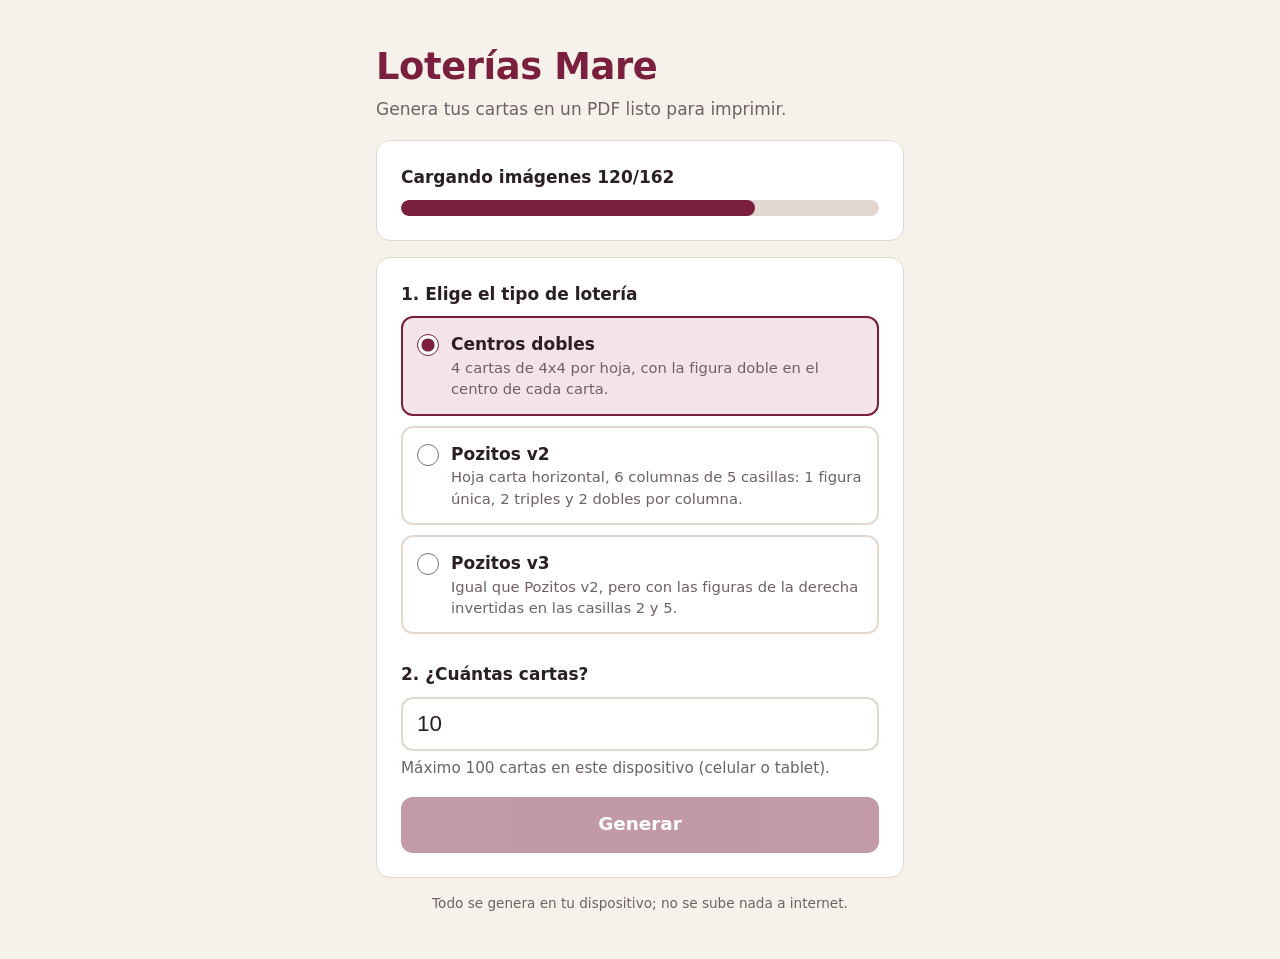
==== docs/index.html @ 6d14d621 "Pagina web estatica (docs/) que genera las cartas en el navegador - js/tipos.js: registro unico de t" ====
<!doctype html>
<html lang="es">
<head>
  <meta charset="utf-8">
  <meta name="viewport" content="width=device-width, initial-scale=1, viewport-fit=cover">
  <meta name="theme-color" content="#7a1f3d">
  <meta name="description" content="Genera cartas de lotería mexicana en un PDF listo para imprimir.">
  <title>Loterías Mare</title>
  <link rel="stylesheet" href="css/estilos.css">
</head>
<body>
  <main class="contenedor">
    <header class="encabezado">
      <h1>Loterías Mare</h1>
      <p class="subtitulo">Genera tus cartas en un PDF listo para imprimir.</p>
    </header>

    <!-- Carga inicial de imagenes -->
    <section id="carga" class="tarjeta" aria-live="polite">
      <p id="carga-texto">Cargando imágenes…</p>
      <div class="barra" role="progressbar" aria-label="Carga de imágenes" aria-valuemin="0" aria-valuemax="100">
        <div id="carga-relleno" class="barra-relleno"></div>
      </div>
      <button id="btn-reintentar" class="boton boton-secundario" type="button" hidden>Intentar de nuevo</button>
    </section>

    <form id="formulario" class="tarjeta" novalidate>
      <fieldset id="tipos" class="tipos">
        <legend>1. Elige el tipo de lotería</legend>
        <!-- Las opciones se crean desde js/tipos.js -->
      </fieldset>

      <div class="campo">
        <label for="cantidad">2. ¿Cuántas cartas?</label>
        <input id="cantidad" name="cantidad" type="text" inputmode="numeric" pattern="[0-9]*"
               autocomplete="off" value="10" aria-describedby="limite">
        <p id="limite" class="ayuda">Máximo 300 cartas.</p>
        <p id="error-cantidad" class="error-campo" role="alert" hidden></p>
      </div>

      <button id="btn-generar" class="boton boton-principal" type="submit" disabled>Generar</button>
    </form>

    <!-- Progreso del trabajo -->
    <section id="trabajo" class="tarjeta" hidden aria-live="polite">
      <p id="trabajo-texto">Preparando…</p>
      <div class="barra" role="progressbar" aria-label="Progreso" aria-valuemin="0" aria-valuemax="100">
        <div id="trabajo-relleno" class="barra-relleno"></div>
      </div>
      <button id="btn-cancelar" class="boton boton-secundario" type="button">Cancelar</button>
    </section>

    <!-- Resultado -->
    <section id="resultado" class="tarjeta resultado" hidden aria-live="polite">
      <p id="resultado-texto"></p>
      <a id="btn-descargar" class="boton boton-principal" href="#" download>Descargar de nuevo</a>
    </section>

    <!-- Mensajes de error -->
    <section id="aviso" class="tarjeta aviso" role="alert" hidden>
      <p id="aviso-texto"></p>
    </section>

    <footer class="pie">
      <p>Todo se genera en tu dispositivo; no se sube nada a internet.</p>
    </footer>
  </main>

  <script src="js/tipos.js"></script>
  <script src="js/pdf.js"></script>
  <script src="js/motor.js"></script>
  <script src="js/app.js"></script>
</body>
</html>
---- docs/css/estilos.css ----
/* Loterias Mare - estilos (primero celular, luego pantallas grandes) */

:root {
  --fondo: #f6f1ea;
  --tarjeta: #ffffff;
  --texto: #2a2024;
  --suave: #6d6166;
  --borde: #e2d8cf;
  --primario: #7a1f3d;
  --primario-oscuro: #5c1730;
  --primario-claro: #f4e3e9;
  --exito: #1f6b3a;
  --exito-claro: #e5f3ea;
  --error: #a3271c;
  --error-claro: #fbe9e7;
  --radio: 14px;
}

@media (prefers-color-scheme: dark) {
  :root {
    --fondo: #1b1618;
    --tarjeta: #261f22;
    --texto: #f3ecee;
    --suave: #b9adb2;
    --borde: #3d3236;
    --primario: #d0577f;
    --primario-oscuro: #e07397;
    --primario-claro: #3a2229;
    --exito: #6fcf93;
    --exito-claro: #1d3326;
    --error: #ff8a7f;
    --error-claro: #3b2220;
  }
}

* { box-sizing: border-box; }

html { -webkit-text-size-adjust: 100%; }

body {
  margin: 0;
  background: var(--fondo);
  color: var(--texto);
  font: 17px/1.45 system-ui, -apple-system, "Segoe UI", Roboto, "Helvetica Neue", Arial, sans-serif;
}

.contenedor {
  max-width: 560px;
  margin: 0 auto;
  padding: 20px 16px 32px;
}

.encabezado h1 {
  margin: 0;
  font-size: 1.9rem;
  color: var(--primario);
  letter-spacing: -0.01em;
}
.subtitulo { margin: 4px 0 18px; color: var(--suave); }

.tarjeta {
  background: var(--tarjeta);
  border: 1px solid var(--borde);
  border-radius: var(--radio);
  padding: 18px 16px;
  margin-bottom: 16px;
}

[hidden] { display: none !important; }

/* ----- Tipos de loteria (botones grandes) ----- */
.tipos { border: 0; margin: 0 0 18px; padding: 0; min-width: 0; }
.tipos legend, .campo label {
  display: block;
  font-weight: 700;
  margin-bottom: 10px;
  padding: 0;
}
.opcion {
  display: flex;
  gap: 12px;
  align-items: flex-start;
  border: 2px solid var(--borde);
  border-radius: 12px;
  padding: 14px;
  margin-bottom: 10px;
  cursor: pointer;
  min-height: 56px;
}
.opcion input {
  width: 22px; height: 22px;
  margin: 2px 0 0;
  accent-color: var(--primario);
  flex: none;
}
.opcion-nombre { display: block; font-weight: 700; }
.opcion-desc { display: block; color: var(--suave); font-size: 0.92rem; }
.opcion:has(input:checked) { border-color: var(--primario); background: var(--primario-claro); }
.opcion:has(input:focus-visible) { outline: 3px solid var(--primario); outline-offset: 2px; }

/* ----- Cantidad ----- */
.campo { margin-bottom: 18px; }
.campo input {
  width: 100%;
  font-size: 1.4rem;
  padding: 12px 14px;
  border: 2px solid var(--borde);
  border-radius: 12px;
  background: var(--tarjeta);
  color: var(--texto);
}
.campo input:focus { outline: none; border-color: var(--primario); }
.campo input[aria-invalid="true"] { border-color: var(--error); }
.ayuda { margin: 6px 0 0; color: var(--suave); font-size: 0.95rem; }
.error-campo { margin: 6px 0 0; color: var(--error); font-weight: 600; }

/* ----- Botones ----- */
.boton {
  display: block;
  width: 100%;
  min-height: 56px;
  padding: 14px 18px;
  border: 0;
  border-radius: 12px;
  font: inherit;
  font-size: 1.15rem;
  font-weight: 700;
  text-align: center;
  text-decoration: none;
  cursor: pointer;
  -webkit-tap-highlight-color: transparent;
}
.boton-principal { background: var(--primario); color: #fff; }
.boton-principal:hover { background: var(--primario-oscuro); }
.boton-principal:disabled { opacity: 0.45; cursor: not-allowed; }
.boton-secundario {
  background: transparent;
  color: var(--primario);
  border: 2px solid var(--primario);
  margin-top: 14px;
}
.boton:focus-visible { outline: 3px solid var(--primario); outline-offset: 3px; }

/* ----- Barras de progreso ----- */
.barra {
  height: 16px;
  border-radius: 999px;
  background: var(--borde);
  overflow: hidden;
}
.barra-relleno {
  height: 100%;
  width: 0;
  background: var(--primario);
  border-radius: 999px;
  transition: width 0.2s ease;
}

#carga-texto, #trabajo-texto { margin: 0 0 10px; font-weight: 600; }

/* ----- Resultado y avisos ----- */
.resultado { background: var(--exito-claro); border-color: var(--exito); }
.resultado p { margin: 0 0 14px; font-weight: 600; }
.aviso { background: var(--error-claro); border-color: var(--error); }
.aviso p { margin: 0; color: var(--error); font-weight: 600; }

.pie { text-align: center; color: var(--suave); font-size: 0.85rem; }

@media (min-width: 700px) {
  .contenedor { padding-top: 40px; }
  .encabezado h1 { font-size: 2.3rem; }
  .tarjeta { padding: 24px; }
}
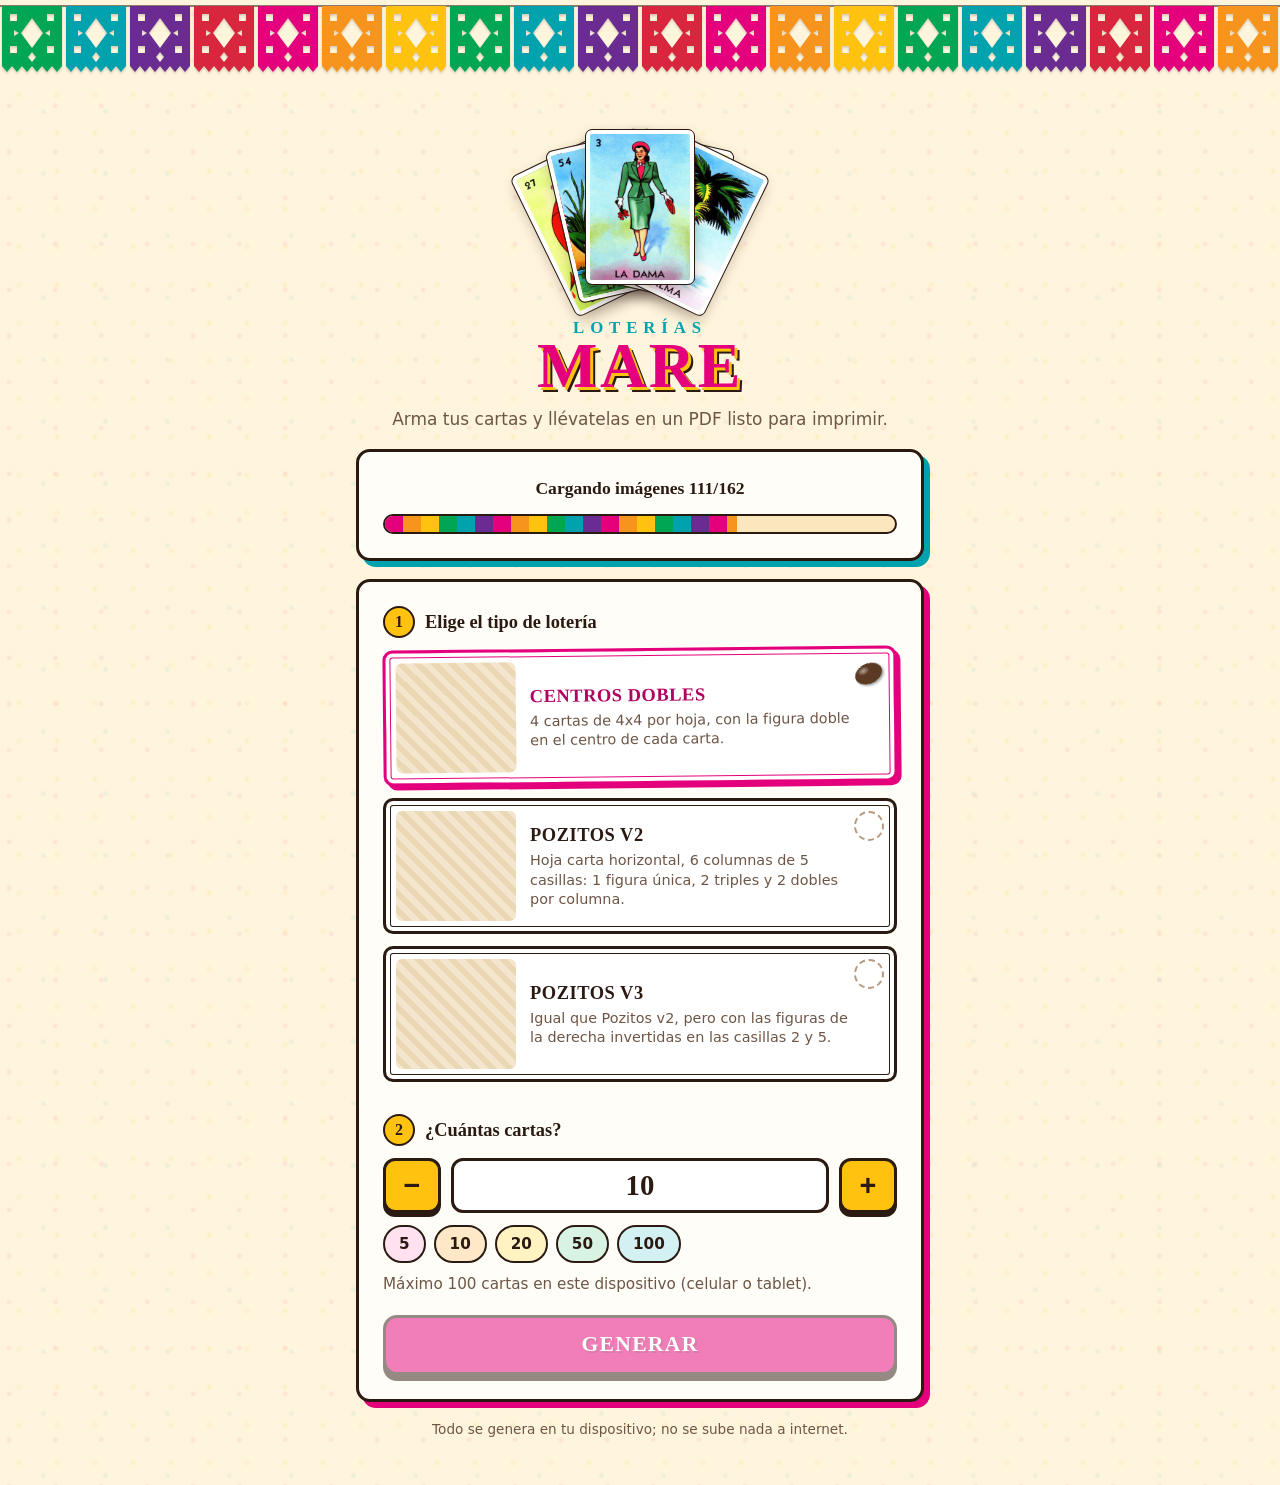
==== commit e4376e87: "Interfaz con tematica de loteria mexicana Papel picado, abanico de cartas con figuras reales, tipos " ====
--- a/docs/index.html
+++ b/docs/index.html
@@ -3,20 +3,36 @@
 <head>
   <meta charset="utf-8">
   <meta name="viewport" content="width=device-width, initial-scale=1, viewport-fit=cover">
-  <meta name="theme-color" content="#7a1f3d">
+  <meta name="theme-color" content="#e4007c">
   <meta name="description" content="Genera cartas de lotería mexicana en un PDF listo para imprimir.">
   <title>Loterías Mare</title>
   <link rel="stylesheet" href="css/estilos.css">
 </head>
 <body>
+  <!-- Figura del papel picado (se repite con distintos colores) -->
+  <svg width="0" height="0" class="oculto" aria-hidden="true" focusable="false">
+    <symbol id="bandera" viewBox="0 0 60 72">
+      <path fill-rule="evenodd" d="M0 0H60V60L55 66 50 60 45 66 40 60 35 66 30 60 25 66 20 60 15 66 10 60 5 66 0 60Z
+        M30 12L41 27 30 42 19 27Z
+        M8 8h7v7H8Z M45 8h7v7h-7Z M8 40h7v7H8Z M45 40h7v7h-7Z
+        M30 46l4 5-4 5-4-5Z M17 27l-5 3V24Z M43 27l5-3v6Z"/>
+    </symbol>
+  </svg>
+
+  <div id="papel-picado" class="papel-picado" aria-hidden="true"></div>
+
   <main class="contenedor">
-    <header class="encabezado">
-      <h1>Loterías Mare</h1>
-      <p class="subtitulo">Genera tus cartas en un PDF listo para imprimir.</p>
+    <header class="cabecera">
+      <div id="abanico" class="abanico" aria-hidden="true"></div>
+      <h1 class="titulo">
+        <span class="titulo-chico">Loterías</span>
+        <span class="titulo-grande">Mare</span>
+      </h1>
+      <p class="subtitulo">Arma tus cartas y llévatelas en un PDF listo para imprimir.</p>
     </header>
 
     <!-- Carga inicial de imagenes -->
-    <section id="carga" class="tarjeta" aria-live="polite">
+    <section id="carga" class="tarjeta carga" aria-live="polite">
       <p id="carga-texto">Cargando imágenes…</p>
       <div class="barra" role="progressbar" aria-label="Carga de imágenes" aria-valuemin="0" aria-valuemax="100">
         <div id="carga-relleno" class="barra-relleno"></div>
@@ -26,14 +42,19 @@
 
     <form id="formulario" class="tarjeta" novalidate>
       <fieldset id="tipos" class="tipos">
-        <legend>1. Elige el tipo de lotería</legend>
+        <legend class="paso"><span class="paso-numero">1</span> Elige el tipo de lotería</legend>
         <!-- Las opciones se crean desde js/tipos.js -->
       </fieldset>
 
       <div class="campo">
-        <label for="cantidad">2. ¿Cuántas cartas?</label>
-        <input id="cantidad" name="cantidad" type="text" inputmode="numeric" pattern="[0-9]*"
-               autocomplete="off" value="10" aria-describedby="limite">
+        <label for="cantidad" class="paso"><span class="paso-numero">2</span> ¿Cuántas cartas?</label>
+        <div class="cantidad-fila">
+          <button type="button" class="ajuste" data-paso="-1" aria-label="Una carta menos">−</button>
+          <input id="cantidad" name="cantidad" type="text" inputmode="numeric" pattern="[0-9]*"
+                 autocomplete="off" value="10" aria-describedby="limite">
+          <button type="button" class="ajuste" data-paso="1" aria-label="Una carta más">+</button>
+        </div>
+        <div id="atajos" class="atajos" aria-label="Cantidades rápidas"></div>
         <p id="limite" class="ayuda">Máximo 300 cartas.</p>
         <p id="error-cantidad" class="error-campo" role="alert" hidden></p>
       </div>
@@ -41,8 +62,11 @@
       <button id="btn-generar" class="boton boton-principal" type="submit" disabled>Generar</button>
     </form>
 
-    <!-- Progreso del trabajo -->
-    <section id="trabajo" class="tarjeta" hidden aria-live="polite">
+    <!-- Progreso del trabajo: "el cantor" va sacando cartas -->
+    <section id="trabajo" class="tarjeta trabajo" hidden aria-live="polite">
+      <div class="cantor" aria-hidden="true">
+        <img id="cantor-carta" class="cantor-carta" alt="" width="140" height="200">
+      </div>
       <p id="trabajo-texto">Preparando…</p>
       <div class="barra" role="progressbar" aria-label="Progreso" aria-valuemin="0" aria-valuemax="100">
         <div id="trabajo-relleno" class="barra-relleno"></div>
@@ -52,6 +76,7 @@
 
     <!-- Resultado -->
     <section id="resultado" class="tarjeta resultado" hidden aria-live="polite">
+      <p class="grito" aria-hidden="true">¡Lotería!</p>
       <p id="resultado-texto"></p>
       <a id="btn-descargar" class="boton boton-principal" href="#" download>Descargar de nuevo</a>
     </section>
--- a/docs/css/estilos.css
+++ b/docs/css/estilos.css
@@ -1,173 +1,462 @@
-/* Loterias Mare - estilos (primero celular, luego pantallas grandes) */
+/* ===============================================================
+   Loterias Mare - estilos con tematica de loteria mexicana
+   (primero celular, luego pantallas grandes; sin fuentes externas)
+   =============================================================== */
 
 :root {
-  --fondo: #f6f1ea;
-  --tarjeta: #ffffff;
-  --texto: #2a2024;
-  --suave: #6d6166;
-  --borde: #e2d8cf;
-  --primario: #7a1f3d;
-  --primario-oscuro: #5c1730;
-  --primario-claro: #f4e3e9;
-  --exito: #1f6b3a;
-  --exito-claro: #e5f3ea;
-  --error: #a3271c;
-  --error-claro: #fbe9e7;
+  /* Colores de feria */
+  --rosa: #e4007c;          /* rosa mexicano */
+  --rosa-oscuro: #b00060;
+  --naranja: #f7941d;
+  --amarillo: #ffc20e;
+  --verde: #00a651;
+  --turquesa: #00a3ad;
+  --morado: #6b2c91;
+  --rojo: #d7263d;
+
+  --papel: #fff4dc;         /* fondo de cartoncillo */
+  --papel-2: #fbe6bd;
+  --tarjeta: #fffdf7;
+  --tinta: #2b1a12;         /* negro cafe, como la tinta de las cartas */
+  --suave: #6e5646;
+  --borde: #2b1a12;
+  --exito-claro: #e3f6ea;
+  --error: #b3261e;
+  --error-claro: #fde8e6;
+
+  --letra-carta: "Rockwell", "Roboto Slab", "Clarendon", "Bookman Old Style", "Georgia", serif;
+  --letra: system-ui, -apple-system, "Segoe UI", Roboto, "Helvetica Neue", Arial, sans-serif;
   --radio: 14px;
 }
 
 @media (prefers-color-scheme: dark) {
   :root {
-    --fondo: #1b1618;
-    --tarjeta: #261f22;
-    --texto: #f3ecee;
-    --suave: #b9adb2;
-    --borde: #3d3236;
-    --primario: #d0577f;
-    --primario-oscuro: #e07397;
-    --primario-claro: #3a2229;
-    --exito: #6fcf93;
-    --exito-claro: #1d3326;
-    --error: #ff8a7f;
-    --error-claro: #3b2220;
+    --papel: #24141d;
+    --papel-2: #2e1a26;
+    --tarjeta: #33212b;
+    --tinta: #fff1df;
+    --suave: #d8bfae;
+    --borde: #120a0e;
+    --exito-claro: #1f3a2a;
+    --error: #ff9c90;
+    --error-claro: #44221f;
   }
 }
 
 * { box-sizing: border-box; }
-
 html { -webkit-text-size-adjust: 100%; }
+[hidden] { display: none !important; }
+.oculto { position: absolute; width: 0; height: 0; overflow: hidden; }
 
 body {
   margin: 0;
-  background: var(--fondo);
-  color: var(--texto);
-  font: 17px/1.45 system-ui, -apple-system, "Segoe UI", Roboto, "Helvetica Neue", Arial, sans-serif;
-}
-
+  color: var(--tinta);
+  font: 17px/1.45 var(--letra);
+  background-color: var(--papel);
+  /* textura suave de papel con puntitos de colores */
+  background-image:
+    radial-gradient(circle at 20% 30%, rgba(228, 0, 124, 0.06) 0 2px, transparent 3px),
+    radial-gradient(circle at 70% 80%, rgba(0, 163, 173, 0.06) 0 2px, transparent 3px),
+    radial-gradient(circle at 50% 50%, rgba(255, 194, 14, 0.08) 0 2px, transparent 3px);
+  background-size: 46px 46px, 62px 62px, 38px 38px;
+  min-height: 100vh;
+}
+
+/* ----------------- Papel picado ----------------- */
+.papel-picado {
+  position: relative;
+  display: flex;
+  justify-content: center;
+  gap: 4px;
+  height: 78px;
+  overflow: hidden;
+  padding-top: 6px;
+}
+.papel-picado::before {          /* el cordon del que cuelgan */
+  content: "";
+  position: absolute;
+  left: 0; right: 0; top: 5px;
+  height: 2px;
+  background: var(--tinta);
+  opacity: 0.55;
+}
+.bandera {
+  flex: none;
+  width: 52px;
+  height: 64px;
+  transform-origin: 50% 0;
+  animation: mecer 4s ease-in-out infinite;
+  filter: drop-shadow(0 2px 1px rgba(0, 0, 0, 0.15));
+}
+.bandera:nth-child(even) { animation-delay: -2s; }
+.bandera:nth-child(3n) { animation-duration: 5s; }
+.bandera svg { width: 100%; height: 100%; display: block; }
+@keyframes mecer {
+  0%, 100% { transform: rotate(-3deg); }
+  50% { transform: rotate(3deg); }
+}
+
+/* ----------------- Estructura ----------------- */
 .contenedor {
-  max-width: 560px;
+  max-width: 600px;
   margin: 0 auto;
-  padding: 20px 16px 32px;
-}
-
-.encabezado h1 {
-  margin: 0;
-  font-size: 1.9rem;
-  color: var(--primario);
-  letter-spacing: -0.01em;
-}
-.subtitulo { margin: 4px 0 18px; color: var(--suave); }
-
+  padding: 4px 16px 32px;
+}
+
+/* ----------------- Cabecera ----------------- */
+.cabecera { text-align: center; margin-bottom: 18px; }
+
+.abanico {
+  position: relative;
+  height: 150px;
+  margin: 4px auto 0;
+  max-width: 340px;
+}
+.abanico img {
+  position: absolute;
+  left: 50%;
+  bottom: 0;
+  width: 84px;
+  height: 120px;
+  margin-left: -42px;
+  object-fit: cover;
+  border: 4px solid #fff;
+  outline: 1px solid var(--borde);
+  border-radius: 6px;
+  box-shadow: 0 6px 14px rgba(43, 26, 18, 0.28);
+  transform-origin: 50% 120%;
+  background: var(--papel-2);
+  transition: transform 0.3s ease;
+}
+.abanico img:nth-child(1) { transform: rotate(-26deg); }
+.abanico img:nth-child(2) { transform: rotate(-13deg); }
+.abanico img:nth-child(3) { transform: rotate(0deg) translateY(-6px); z-index: 2; }
+.abanico img:nth-child(4) { transform: rotate(13deg); }
+.abanico img:nth-child(5) { transform: rotate(26deg); }
+
+.titulo {
+  position: relative;
+  z-index: 3;
+  margin: 30px 0 0;
+  font-family: var(--letra-carta);
+  font-weight: 900;
+  line-height: 0.95;
+  text-transform: uppercase;
+}
+.titulo-chico {
+  display: block;
+  font-size: 1.05rem;
+  letter-spacing: 0.35em;
+  color: var(--turquesa);
+}
+.titulo-grande {
+  display: inline-block;
+  font-size: 3.2rem;
+  letter-spacing: 0.04em;
+  color: var(--rosa);
+  text-shadow: 3px 3px 0 var(--amarillo), 5px 5px 0 var(--tinta);
+}
+.subtitulo { margin: 10px 0 0; color: var(--suave); }
+
+/* ----------------- Tarjetas (secciones) ----------------- */
 .tarjeta {
+  position: relative;
   background: var(--tarjeta);
-  border: 1px solid var(--borde);
+  border: 3px solid var(--borde);
   border-radius: var(--radio);
   padding: 18px 16px;
-  margin-bottom: 16px;
-}
-
-[hidden] { display: none !important; }
-
-/* ----- Tipos de loteria (botones grandes) ----- */
-.tipos { border: 0; margin: 0 0 18px; padding: 0; min-width: 0; }
-.tipos legend, .campo label {
+  margin-bottom: 18px;
+  box-shadow: 6px 6px 0 var(--rosa);
+}
+
+/* Pasos 1 y 2 con numero en circulo, como la esquina de una carta */
+.paso {
+  display: flex;
+  align-items: center;
+  gap: 10px;
+  font-family: var(--letra-carta);
+  font-weight: 800;
+  font-size: 1.15rem;
+  margin-bottom: 12px;
+  padding: 0;
+}
+.paso-numero {
+  flex: none;
+  display: inline-grid;
+  place-items: center;
+  width: 32px; height: 32px;
+  border-radius: 50%;
+  background: var(--amarillo);
+  color: #2b1a12;
+  border: 2px solid var(--borde);
+  font-size: 1rem;
+}
+
+/* ----------------- Tipos: cada uno como carta de loteria ----------------- */
+.tipos { border: 0; margin: 0 0 20px; padding: 0; min-width: 0; }
+
+.opcion {
+  position: relative;
+  display: flex;
+  gap: 14px;
+  align-items: center;
+  background: #fff;
+  color: #2b1a12;
+  border: 3px solid #2b1a12;
+  border-radius: 10px;
+  padding: 10px 12px 10px 10px;
+  margin-bottom: 12px;
+  cursor: pointer;
+  box-shadow: inset 0 0 0 4px #fff, inset 0 0 0 5px #2b1a12;  /* doble marco de carta */
+  transition: transform 0.15s ease, box-shadow 0.15s ease;
+  -webkit-tap-highlight-color: transparent;
+}
+.opcion:hover { transform: translateY(-2px); }
+
+.opcion-vista {
+  flex: none;
+  width: 96px;
+  height: 96px;
+  display: grid;
+  place-items: center;
+  background: repeating-linear-gradient(45deg, #f3e6cc 0 6px, #ead8b4 6px 12px);
+  border-radius: 6px;
+  overflow: hidden;
+}
+.opcion-vista canvas {
+  max-width: 100%;
+  max-height: 100%;
   display: block;
+  border-radius: 3px;
+  box-shadow: 0 2px 6px rgba(0, 0, 0, 0.3);
+}
+
+.opcion-textos { flex: 1; min-width: 0; padding-right: 30px; }
+.opcion-nombre {
+  display: block;
+  font-family: var(--letra-carta);
+  font-weight: 900;
+  font-size: 1.15rem;
+  text-transform: uppercase;
+  letter-spacing: 0.03em;
+}
+.opcion-desc { display: block; color: #6e5646; font-size: 0.9rem; line-height: 1.35; margin-top: 2px; }
+
+/* El radio es la casilla donde se pone el frijolito */
+.opcion input {
+  -webkit-appearance: none;
+  appearance: none;
+  position: absolute;
+  top: 10px; right: 10px;
+  width: 30px; height: 30px;
+  margin: 0;
+  border-radius: 50%;
+  border: 2px dashed #b89a7e;
+  background: transparent;
+  cursor: pointer;
+}
+.opcion input:checked {
+  border: 0;
+  /* frijol: ovalo cafe con brillo */
+  background:
+    radial-gradient(ellipse 30% 20% at 38% 35%, rgba(255, 255, 255, 0.55), transparent 70%),
+    radial-gradient(ellipse 48% 34% at 50% 50%, #5a3a22 0 95%, transparent 100%);
+  transform: rotate(-25deg);
+  filter: drop-shadow(1px 2px 1px rgba(0, 0, 0, 0.35));
+}
+.opcion input:focus-visible { outline: 3px solid var(--turquesa); outline-offset: 2px; }
+
+.opcion:has(input:checked) {
+  border-color: var(--rosa);
+  box-shadow: inset 0 0 0 4px #fff, inset 0 0 0 5px var(--rosa), 4px 4px 0 var(--rosa);
+  transform: translateY(-2px) rotate(-0.6deg);
+}
+.opcion:has(input:checked) .opcion-nombre { color: var(--rosa-oscuro); }
+
+/* ----------------- Cantidad ----------------- */
+.campo { margin-bottom: 20px; }
+.cantidad-fila { display: flex; gap: 10px; align-items: stretch; }
+.campo input {
+  flex: 1;
+  min-width: 0;
+  text-align: center;
+  font-family: var(--letra-carta);
+  font-weight: 800;
+  font-size: 1.8rem;
+  padding: 8px 10px;
+  border: 3px solid var(--borde);
+  border-radius: 12px;
+  background: #fff;
+  color: #2b1a12;
+}
+.campo input:focus { outline: 3px solid var(--turquesa); outline-offset: 2px; }
+.campo input[aria-invalid="true"] { border-color: var(--error); background: #fff3f1; }
+
+.ajuste {
+  flex: none;
+  width: 58px;
+  border: 3px solid var(--borde);
+  border-radius: 12px;
+  background: var(--amarillo);
+  color: #2b1a12;
+  font-size: 1.8rem;
+  font-weight: 800;
+  line-height: 1;
+  cursor: pointer;
+  box-shadow: 0 4px 0 var(--borde);
+  -webkit-tap-highlight-color: transparent;
+}
+.ajuste:active { transform: translateY(3px); box-shadow: 0 1px 0 var(--borde); }
+
+.atajos { display: flex; flex-wrap: wrap; gap: 8px; margin-top: 12px; }
+.atajo {
+  border: 2px solid var(--borde);
+  border-radius: 999px;
+  padding: 6px 14px;
+  background: var(--tarjeta);
+  color: var(--tinta);
+  font: inherit;
   font-weight: 700;
-  margin-bottom: 10px;
-  padding: 0;
-}
-.opcion {
-  display: flex;
-  gap: 12px;
-  align-items: flex-start;
-  border: 2px solid var(--borde);
-  border-radius: 12px;
-  padding: 14px;
-  margin-bottom: 10px;
+  font-size: 0.95rem;
   cursor: pointer;
-  min-height: 56px;
-}
-.opcion input {
-  width: 22px; height: 22px;
-  margin: 2px 0 0;
-  accent-color: var(--primario);
-  flex: none;
-}
-.opcion-nombre { display: block; font-weight: 700; }
-.opcion-desc { display: block; color: var(--suave); font-size: 0.92rem; }
-.opcion:has(input:checked) { border-color: var(--primario); background: var(--primario-claro); }
-.opcion:has(input:focus-visible) { outline: 3px solid var(--primario); outline-offset: 2px; }
-
-/* ----- Cantidad ----- */
-.campo { margin-bottom: 18px; }
-.campo input {
-  width: 100%;
-  font-size: 1.4rem;
-  padding: 12px 14px;
-  border: 2px solid var(--borde);
-  border-radius: 12px;
-  background: var(--tarjeta);
-  color: var(--texto);
-}
-.campo input:focus { outline: none; border-color: var(--primario); }
-.campo input[aria-invalid="true"] { border-color: var(--error); }
-.ayuda { margin: 6px 0 0; color: var(--suave); font-size: 0.95rem; }
-.error-campo { margin: 6px 0 0; color: var(--error); font-weight: 600; }
-
-/* ----- Botones ----- */
+}
+.atajo:nth-child(5n+1) { background: #ffe1f0; color: #2b1a12; }
+.atajo:nth-child(5n+2) { background: #ffe8c7; color: #2b1a12; }
+.atajo:nth-child(5n+3) { background: #fff3c2; color: #2b1a12; }
+.atajo:nth-child(5n+4) { background: #d8f3e3; color: #2b1a12; }
+.atajo:nth-child(5n+5) { background: #d3f1f3; color: #2b1a12; }
+
+.ayuda { margin: 10px 0 0; color: var(--suave); font-size: 0.95rem; }
+.error-campo { margin: 8px 0 0; color: var(--error); font-weight: 700; }
+
+button:disabled, input:disabled { opacity: 0.55; cursor: not-allowed; }
+
+/* ----------------- Botones ----------------- */
 .boton {
   display: block;
   width: 100%;
-  min-height: 56px;
+  min-height: 60px;
   padding: 14px 18px;
-  border: 0;
-  border-radius: 12px;
-  font: inherit;
-  font-size: 1.15rem;
-  font-weight: 700;
+  border: 3px solid var(--borde);
+  border-radius: 14px;
+  font-family: var(--letra-carta);
+  font-size: 1.35rem;
+  font-weight: 900;
+  letter-spacing: 0.06em;
+  text-transform: uppercase;
   text-align: center;
   text-decoration: none;
   cursor: pointer;
   -webkit-tap-highlight-color: transparent;
-}
-.boton-principal { background: var(--primario); color: #fff; }
-.boton-principal:hover { background: var(--primario-oscuro); }
-.boton-principal:disabled { opacity: 0.45; cursor: not-allowed; }
+  transition: transform 0.08s ease, box-shadow 0.08s ease;
+}
+.boton-principal {
+  background: var(--rosa);
+  color: #fff;
+  box-shadow: 0 6px 0 var(--borde);
+  text-shadow: 2px 2px 0 rgba(0, 0, 0, 0.25);
+}
+.boton-principal:hover { background: var(--rosa-oscuro); }
+.boton-principal:active { transform: translateY(4px); box-shadow: 0 2px 0 var(--borde); }
+.boton-principal:disabled { opacity: 0.5; transform: none; box-shadow: 0 6px 0 var(--borde); }
 .boton-secundario {
-  background: transparent;
-  color: var(--primario);
-  border: 2px solid var(--primario);
-  margin-top: 14px;
-}
-.boton:focus-visible { outline: 3px solid var(--primario); outline-offset: 3px; }
-
-/* ----- Barras de progreso ----- */
+  margin-top: 16px;
+  min-height: 52px;
+  font-size: 1.05rem;
+  background: var(--tarjeta);
+  color: var(--tinta);
+  box-shadow: 0 4px 0 var(--borde);
+}
+.boton-secundario:active { transform: translateY(3px); box-shadow: 0 1px 0 var(--borde); }
+.boton:focus-visible { outline: 3px solid var(--turquesa); outline-offset: 4px; }
+
+/* ----------------- Barras de progreso (tira de papel picado) ----------------- */
 .barra {
-  height: 16px;
+  height: 20px;
+  border: 2px solid var(--borde);
   border-radius: 999px;
-  background: var(--borde);
+  background: var(--papel-2);
   overflow: hidden;
 }
 .barra-relleno {
   height: 100%;
   width: 0;
-  background: var(--primario);
-  border-radius: 999px;
-  transition: width 0.2s ease;
-}
-
-#carga-texto, #trabajo-texto { margin: 0 0 10px; font-weight: 600; }
-
-/* ----- Resultado y avisos ----- */
-.resultado { background: var(--exito-claro); border-color: var(--exito); }
-.resultado p { margin: 0 0 14px; font-weight: 600; }
-.aviso { background: var(--error-claro); border-color: var(--error); }
-.aviso p { margin: 0; color: var(--error); font-weight: 600; }
-
-.pie { text-align: center; color: var(--suave); font-size: 0.85rem; }
-
+  background: repeating-linear-gradient(90deg,
+    var(--rosa) 0 18px, var(--naranja) 18px 36px, var(--amarillo) 36px 54px,
+    var(--verde) 54px 72px, var(--turquesa) 72px 90px, var(--morado) 90px 108px);
+  transition: width 0.25s ease;
+}
+
+#carga-texto, #trabajo-texto {
+  margin: 0 0 12px;
+  font-family: var(--letra-carta);
+  font-weight: 800;
+  font-size: 1.1rem;
+  text-align: center;
+}
+.carga { box-shadow: 6px 6px 0 var(--turquesa); }
+
+/* ----------------- El cantor (progreso) ----------------- */
+.trabajo { box-shadow: 6px 6px 0 var(--naranja); }
+.cantor { display: grid; place-items: center; margin-bottom: 14px; perspective: 600px; }
+.cantor-carta {
+  width: 112px;
+  height: 160px;
+  object-fit: cover;
+  border: 5px solid #fff;
+  outline: 2px solid var(--borde);
+  border-radius: 8px;
+  background: var(--papel-2);
+  box-shadow: 0 8px 18px rgba(43, 26, 18, 0.3);
+}
+.cantor-carta.volteo { animation: volteo 0.35s ease; }
+@keyframes volteo {
+  0% { transform: rotateY(90deg) scale(0.95); }
+  100% { transform: rotateY(0) scale(1); }
+}
+
+/* ----------------- Resultado y avisos ----------------- */
+.resultado {
+  text-align: center;
+  background: var(--exito-claro);
+  box-shadow: 6px 6px 0 var(--verde);
+}
+.grito {
+  margin: 0 0 6px;
+  font-family: var(--letra-carta);
+  font-weight: 900;
+  font-size: 2.6rem;
+  text-transform: uppercase;
+  color: var(--rosa);
+  text-shadow: 3px 3px 0 var(--amarillo), 5px 5px 0 var(--tinta);
+  animation: brinco 0.6s ease;
+}
+@keyframes brinco {
+  0% { transform: scale(0.4) rotate(-8deg); opacity: 0; }
+  70% { transform: scale(1.12) rotate(2deg); opacity: 1; }
+  100% { transform: scale(1) rotate(0); }
+}
+.resultado p#resultado-texto { margin: 0 0 16px; font-weight: 600; }
+
+.aviso { background: var(--error-claro); box-shadow: 6px 6px 0 var(--rojo); }
+.aviso p { margin: 0; color: var(--error); font-weight: 700; }
+
+.pie { text-align: center; color: var(--suave); font-size: 0.85rem; margin-top: 8px; }
+
+/* ----------------- Pantallas grandes ----------------- */
 @media (min-width: 700px) {
-  .contenedor { padding-top: 40px; }
-  .encabezado h1 { font-size: 2.3rem; }
+  .contenedor { padding-top: 10px; }
+  .abanico { height: 190px; max-width: 420px; }
+  .abanico img { width: 108px; height: 154px; margin-left: -54px; }
+  .titulo-grande { font-size: 4rem; }
   .tarjeta { padding: 24px; }
-}
+  .opcion-vista { width: 120px; height: 110px; }
+  .bandera { width: 60px; height: 72px; }
+  .papel-picado { height: 86px; }
+}
+
+/* Sin animaciones para quien lo prefiera */
+@media (prefers-reduced-motion: reduce) {
+  .bandera, .grito, .cantor-carta.volteo { animation: none; }
+  .opcion, .boton, .abanico img { transition: none; }
+}
